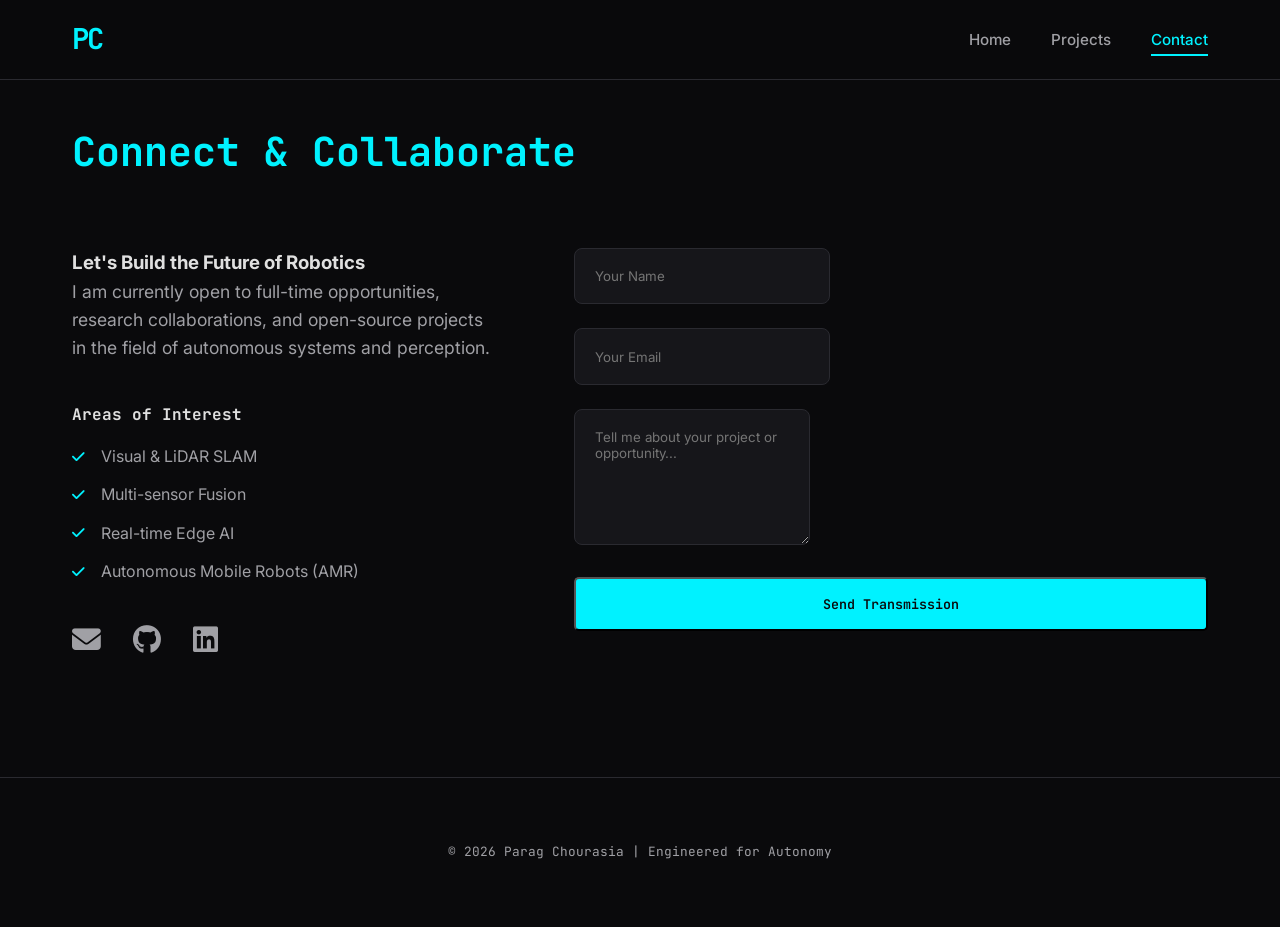
==== contact.html @ 3c4fb0d3 "Refactor to multi-page architecture: Home, Projects, and Contact" ====
<!DOCTYPE html>
<html lang="en">
<head>
    <meta charset="UTF-8">
    <meta name="viewport" content="width=device-width, initial-scale=1.0">
    <title>Contact | Parag Chourasia - Robotics Engineer</title>
    <link rel="stylesheet" href="styles.css">
    <link rel="preconnect" href="https://fonts.googleapis.com">
    <link rel="preconnect" href="https://fonts.gstatic.com" crossorigin>
    <link href="https://fonts.googleapis.com/css2?family=Inter:wght@400;600;700&family=JetBrains+Mono:wght@400;600&swap" rel="stylesheet">
    <link rel="stylesheet" href="https://cdnjs.cloudflare.com/ajax/libs/font-awesome/6.5.1/css/all.min.css">
</head>
<body class="dark-theme">
    <header>
        <nav class="container">
            <div class="logo">PC</div>
            <ul class="nav-links">
                <li><a href="index.html">Home</a></li>
                <li><a href="projects.html">Projects</a></li>
                <li><a href="contact.html" class="active">Contact</a></li>
            </ul>
            <div class="burger">
                <div class="line1"></div>
                <div class="line2"></div>
                <div class="line3"></div>
            </div>
        </nav>
    </header>

    <main>
        <!-- Layer 3: Contact & Collaboration -->
        <section id="contact" class="section contact-section">
            <div class="container">
                <h2 class="section-title">Connect & Collaborate</h2>
                
                <div class="contact-container">
                    <div class="contact-info">
                        <h3>Let's Build the Future of Robotics</h3>
                        <p>I am currently open to full-time opportunities, research collaborations, and open-source projects in the field of autonomous systems and perception.</p>
                        
                        <div class="collaboration-areas">
                            <h4>Areas of Interest</h4>
                            <ul>
                                <li><i class="fa-solid fa-check"></i> Visual & LiDAR SLAM</li>
                                <li><i class="fa-solid fa-check"></i> Multi-sensor Fusion</li>
                                <li><i class="fa-solid fa-check"></i> Real-time Edge AI</li>
                                <li><i class="fa-solid fa-check"></i> Autonomous Mobile Robots (AMR)</li>
                            </ul>
                        </div>

                        <div class="social-links">
                            <a href="mailto:paragchourasia@example.com" title="Email"><i class="fa-solid fa-envelope"></i></a>
                            <a href="https://github.com/ParagChourasia" target="_blank" title="GitHub"><i class="fa-brands fa-github"></i></a>
                            <a href="#" target="_blank" title="LinkedIn"><i class="fa-brands fa-linkedin"></i></a>
                        </div>
                    </div>

                    <form class="contact-form">
                        <div class="form-group">
                            <input type="text" placeholder="Your Name" required>
                        </div>
                        <div class="form-group">
                            <input type="email" placeholder="Your Email" required>
                        </div>
                        <div class="form-group">
                            <textarea placeholder="Tell me about your project or opportunity..." rows="6" required></textarea>
                        </div>
                        <button type="submit" class="btn primary">Send Transmission</button>
                    </form>
                </div>
            </div>
        </section>
    </main>

    <footer>
        <div class="container">
            <p>&copy; 2026 Parag Chourasia | Engineered for Autonomy</p>
        </div>
    </footer>

    <script src="script.js"></script>
</body>
</html>
---- styles.css ----
/* Global Styles & Variables */
:root {
    --primary-color: #00f2ff; /* Cyan/Robot Blue */
    --primary-dark: #0088cc;
    --bg-dark: #0a0a0c;
    --bg-card: #16161a;
    --text-main: #e0e0e0;
    --text-dim: #a0a0a5;
    --accent-color: #6d28d9; /* Deep Purple */
    --border-color: #2a2a30;
    --transition: all 0.4s cubic-bezier(0.16, 1, 0.3, 1);
    --font-main: 'Inter', sans-serif;
    --font-mono: 'JetBrains Mono', monospace;
}

* {
    margin: 0;
    padding: 0;
    box-sizing: border-box;
}

html {
    scroll-behavior: smooth;
}

body {
    font-family: var(--font-main);
    background-color: var(--bg-dark);
    color: var(--text-main);
    line-height: 1.6;
    overflow-x: hidden;
}

.container {
    max-width: 1200px;
    margin: 0 auto;
    padding: 0 2rem;
}

a {
    text-decoration: none;
    color: inherit;
    transition: var(--transition);
}

ul {
    list-style: none;
}

/* Header & Navigation */
header {
    height: 80px;
    background: rgba(10, 10, 12, 0.85);
    backdrop-filter: blur(10px);
    position: fixed;
    top: 0;
    width: 100%;
    z-index: 1000;
    border-bottom: 1px solid var(--border-color);
}

nav {
    height: 100%;
    display: flex;
    justify-content: space-between;
    align-items: center;
}

.logo {
    font-family: var(--font-mono);
    font-size: 1.8rem;
    font-weight: 700;
    color: var(--primary-color);
    letter-spacing: -2px;
}

.nav-links {
    display: flex;
    gap: 2.5rem;
}

.nav-links a {
    font-size: 0.95rem;
    font-weight: 500;
    color: var(--text-dim);
}

.nav-links a.active {
    color: var(--primary-color);
    border-bottom: 2px solid var(--primary-color);
    padding-bottom: 5px;
}

/* Detailed Home Elements */
.about-detailed {
    font-size: 1.1rem;
    color: var(--text-dim);
    margin-bottom: 2.5rem;
    max-width: 700px;
}

/* Detailed Project Elements */
.section-intro {
    text-align: center;
    color: var(--text-dim);
    margin-bottom: 3rem;
    font-size: 1.2rem;
}

.project-card.large {
    grid-column: 1 / -1;
    display: grid;
    grid-template-columns: 1fr 1.5fr;
}

.project-deep-dive {
    margin-bottom: 1.5rem;
}

.project-deep-dive h4 {
    color: var(--primary-color);
    font-size: 0.9rem;
    text-transform: uppercase;
    letter-spacing: 1px;
    margin-bottom: 0.5rem;
    margin-top: 1rem;
}

.project-deep-dive p {
    font-size: 0.95rem;
    color: var(--text-dim);
    line-height: 1.6;
}

/* Collaboration Areas */
.collaboration-areas {
    margin-bottom: 2.5rem;
}

.collaboration-areas h4 {
    font-family: var(--font-mono);
    margin-bottom: 1rem;
    color: var(--text-main);
}

.collaboration-areas ul {
    display: flex;
    flex-direction: column;
    gap: 0.8rem;
}

.collaboration-areas li {
    display: flex;
    align-items: center;
    gap: 1rem;
    color: var(--text-dim);
}

.collaboration-areas i {
    color: var(--primary-color);
    font-size: 0.9rem;
}

.form-group {
    width: 100%;
}

/* Mobile Adjustments for Large Cards */
@media (max-width: 968px) {
    .project-card.large {
        grid-template-columns: 1fr;
    }
}

.burger {
    display: none;
    cursor: pointer;
}

.burger div {
    width: 25px;
    height: 2px;
    background-color: var(--text-main);
    margin: 6px;
    transition: var(--transition);
}

/* Sections Common */
.section {
    padding: 120px 0;
}

.section-title {
    font-size: 2.5rem;
    margin-bottom: 4rem;
    font-family: var(--font-mono);
    text-align: left;
    color: var(--primary-color);
}

/* Layer 1: About / Hero */
.hero {
    min-height: 100vh;
    display: flex;
    align-items: center;
    background: radial-gradient(circle at 80% 20%, rgba(109, 40, 217, 0.08) 0%, transparent 40%),
                radial-gradient(circle at 20% 80%, rgba(0, 242, 255, 0.05) 0%, transparent 40%);
}

.hero-content {
    max-width: 800px;
}

.glitch {
    font-size: 4.5rem;
    font-weight: 800;
    margin-bottom: 0.5rem;
    letter-spacing: -2px;
    color: #fff;
    position: relative;
}

.tagline {
    font-family: var(--font-mono);
    font-size: 1.5rem;
    color: var(--primary-color);
    margin-bottom: 1.5rem;
}

.subtitle {
    font-size: 1.2rem;
    color: var(--text-dim);
    margin-bottom: 3rem;
    max-width: 600px;
}

.tech-stack h3 {
    font-family: var(--font-mono);
    font-size: 1rem;
    margin-bottom: 1.5rem;
    color: var(--text-main);
    text-transform: uppercase;
    letter-spacing: 2px;
}

.tech-grid {
    display: grid;
    grid-template-columns: repeat(auto-fill, minmax(100px, 1fr));
    gap: 1.5rem;
    margin-bottom: 3.5rem;
}

.tech-item {
    background: var(--bg-card);
    border: 1px solid var(--border-color);
    padding: 1rem;
    border-radius: 8px;
    display: flex;
    flex-direction: column;
    align-items: center;
    gap: 0.5rem;
    transition: var(--transition);
}

.tech-item i {
    font-size: 1.5rem;
    color: var(--primary-color);
}

.tech-item span {
    font-size: 0.75rem;
    font-family: var(--font-mono);
}

.tech-item:hover {
    border-color: var(--primary-color);
    transform: translateY(-5px);
    box-shadow: 0 10px 20px rgba(0, 242, 255, 0.1);
}

.hero-btns {
    display: flex;
    gap: 1.5rem;
}

.btn {
    padding: 1rem 2rem;
    border-radius: 5px;
    font-weight: 600;
    font-family: var(--font-mono);
    cursor: pointer;
}

.btn.primary {
    background-color: var(--primary-color);
    color: var(--bg-dark);
}

.btn.primary:hover {
    background-color: #fff;
    box-shadow: 0 0 20px rgba(0, 242, 255, 0.4);
}

.btn.secondary {
    border: 1px solid var(--border-color);
    color: var(--text-main);
}

.btn.secondary:hover {
    border-color: var(--primary-color);
    color: var(--primary-color);
}

/* Layer 2: Projects */
.projects-section {
    background-color: #0d0d10;
}

.project-grid {
    display: grid;
    grid-template-columns: repeat(auto-fit, minmax(350px, 1fr));
    gap: 2.5rem;
}

.project-card {
    background-color: var(--bg-card);
    border: 1px solid var(--border-color);
    border-radius: 12px;
    overflow: hidden;
    transition: var(--transition);
}

.project-visual {
    position: relative;
    height: 220px;
    background: #1c1c21;
    display: flex;
    align-items: center;
    justify-content: center;
}

.visual-overlay {
    position: absolute;
    top: 0;
    left: 0;
    width: 100%;
    height: 100%;
    background: rgba(0,0,0,0.4);
    display: flex;
    align-items: center;
    justify-content: center;
    opacity: 0;
    transition: var(--transition);
    z-index: 2;
}

.visual-overlay i {
    font-size: 3rem;
    color: var(--primary-color);
}

.project-card:hover .visual-overlay {
    opacity: 1;
}

.img-placeholder {
    width: 100%;
    height: 100%;
    display: flex;
    align-items: center;
    justify-content: center;
    background: linear-gradient(45deg, #16161a 25%, #1c1c21 25%, #1c1c21 50%, #16161a 50%, #16161a 75%, #1c1c21 75%, #1c1c21 100%);
    background-size: 40px 40px;
    color: var(--text-dim);
    font-family: var(--font-mono);
    font-size: 0.8rem;
}

.project-info {
    padding: 2rem;
}

.project-info h3 {
    font-size: 1.4rem;
    margin-bottom: 0.75rem;
    color: #fff;
}

.project-description {
    color: var(--text-dim);
    font-size: 0.95rem;
    margin-bottom: 1.5rem;
    height: 4.5rem;
    overflow: hidden;
}

.project-tags {
    display: flex;
    flex-wrap: wrap;
    gap: 0.6rem;
    margin-bottom: 1.5rem;
}

.project-tags span {
    background: rgba(0, 242, 255, 0.05);
    color: var(--primary-color);
    padding: 0.3rem 0.8rem;
    border-radius: 4px;
    font-size: 0.75rem;
    font-family: var(--font-mono);
    border: 1px solid rgba(0, 242, 255, 0.1);
}

.project-links {
    display: flex;
    gap: 1.5rem;
}

.project-links a {
    font-size: 0.9rem;
    color: var(--text-main);
    display: flex;
    align-items: center;
    gap: 0.5rem;
}

.project-links a:hover {
    color: var(--primary-color);
}

.project-card:hover {
    transform: translateY(-10px);
    border-color: var(--primary-color);
}

/* Layer 3: Contact */
.contact-container {
    display: grid;
    grid-template-columns: 1fr 1.5fr;
    gap: 5rem;
}

.contact-info p {
    font-size: 1.1rem;
    color: var(--text-dim);
    margin-bottom: 2.5rem;
}

.social-links {
    display: flex;
    gap: 2rem;
}

.social-links i {
    font-size: 1.8rem;
    color: var(--text-dim);
}

.social-links i:hover {
    color: var(--primary-color);
}

.contact-form {
    display: flex;
    flex-direction: column;
    gap: 1.5rem;
}

.contact-form input, 
.contact-form textarea {
    background: var(--bg-card);
    border: 1px solid var(--border-color);
    padding: 1.2rem;
    border-radius: 8px;
    color: var(--text-main);
    font-family: var(--font-main);
}

.contact-form input:focus, 
.contact-form textarea:focus {
    outline: none;
    border-color: var(--primary-color);
}

/* Footer */
footer {
    padding: 4rem 0;
    border-top: 1px solid var(--border-color);
    text-align: center;
    background-color: var(--bg-dark);
}

footer p {
    font-family: var(--font-mono);
    color: var(--text-dim);
    font-size: 0.8rem;
}

/* Mobile Responsive */
@media (max-width: 968px) {
    .contact-container {
        grid-template-columns: 1fr;
        gap: 3rem;
    }
}

@media (max-width: 768px) {
    .glitch {
        font-size: 3rem;
    }
    
    .nav-links {
        display: none;
    }
    
    .burger {
        display: block;
    }
    
    .hero-btns {
        flex-direction: column;
    }
}
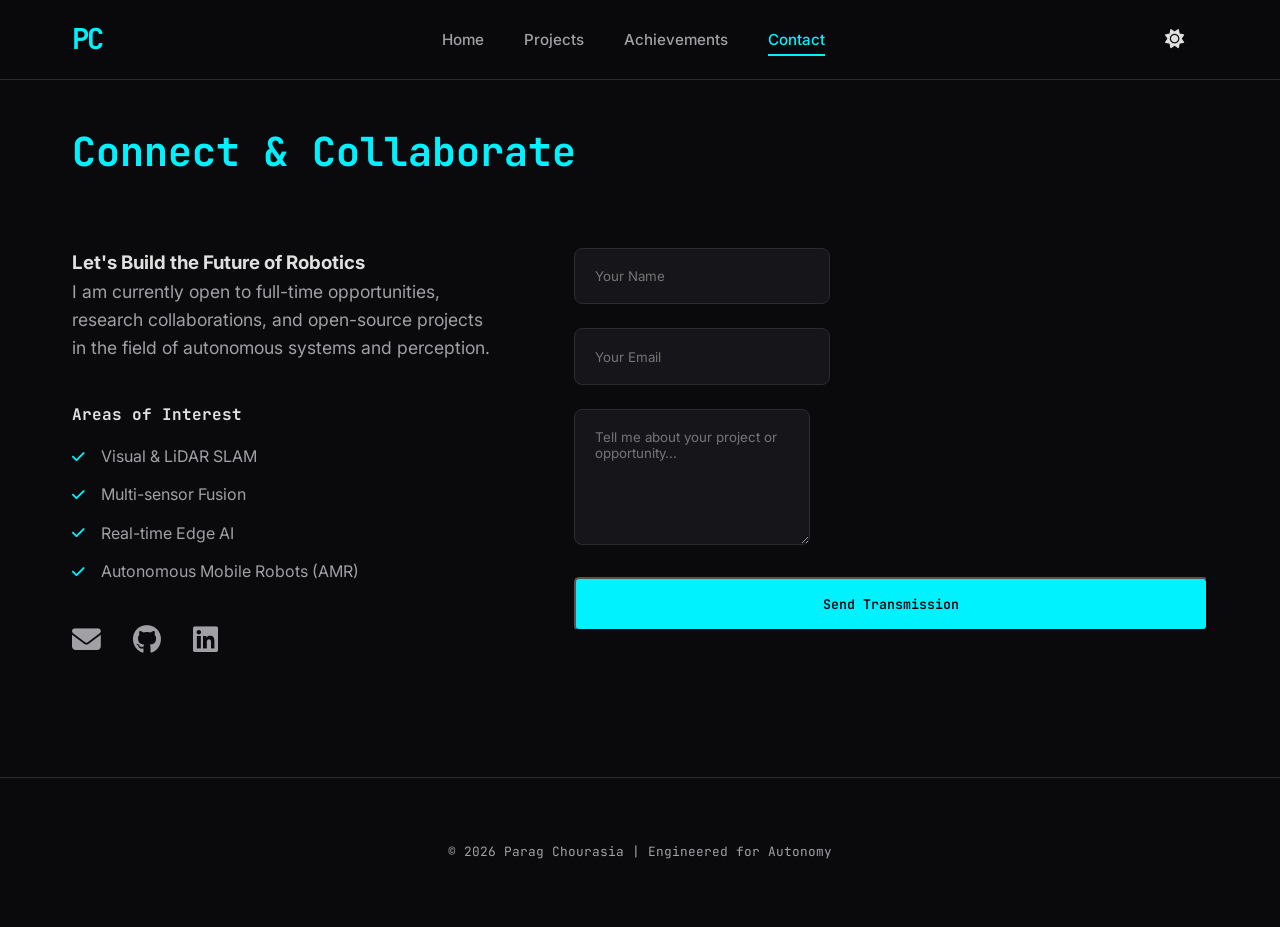
==== commit 9cacba21: "Major portfolio update: integrate hand.mp4, achievements section, and UI enhancements (excluding lar" ====
--- a/contact.html
+++ b/contact.html
@@ -17,12 +17,19 @@
             <ul class="nav-links">
                 <li><a href="index.html">Home</a></li>
                 <li><a href="projects.html">Projects</a></li>
+                <li><a href="achievements.html">Achievements</a></li>
                 <li><a href="contact.html" class="active">Contact</a></li>
             </ul>
-            <div class="burger">
-                <div class="line1"></div>
-                <div class="line2"></div>
-                <div class="line3"></div>
+            <div class="nav-actions">
+                <button class="theme-toggle" aria-label="Toggle Theme">
+                    <i class="fa-solid fa-moon"></i>
+                    <i class="fa-solid fa-sun"></i>
+                </button>
+                <div class="burger">
+                    <div class="line1"></div>
+                    <div class="line2"></div>
+                    <div class="line3"></div>
+                </div>
             </div>
         </nav>
     </header>
@@ -51,7 +58,7 @@
                         <div class="social-links">
                             <a href="mailto:paragchourasia@example.com" title="Email"><i class="fa-solid fa-envelope"></i></a>
                             <a href="https://github.com/ParagChourasia" target="_blank" title="GitHub"><i class="fa-brands fa-github"></i></a>
-                            <a href="#" target="_blank" title="LinkedIn"><i class="fa-brands fa-linkedin"></i></a>
+                            <a href="https://www.linkedin.com/in/parag-chourasia-204a26201" target="_blank" title="LinkedIn"><i class="fa-brands fa-linkedin"></i></a>
                         </div>
                     </div>
 
--- a/styles.css
+++ b/styles.css
@@ -8,9 +8,24 @@
     --text-dim: #a0a0a5;
     --accent-color: #6d28d9; /* Deep Purple */
     --border-color: #2a2a30;
+    --header-bg: rgba(10, 10, 12, 0.85);
+    --header-bg-scroll: rgba(10, 10, 12, 0.95);
     --transition: all 0.4s cubic-bezier(0.16, 1, 0.3, 1);
     --font-main: 'Inter', sans-serif;
     --font-mono: 'JetBrains Mono', monospace;
+}
+
+.light-theme {
+    --bg-dark: #f0f2f5;
+    --bg-card: #ffffff;
+    --text-main: #1a1a1a;
+    --text-dim: #4a4a4a;
+    --border-color: #d1d5db;
+    --primary-color: #0077cc;
+    --primary-dark: #005fa3;
+    --accent-color: #4f46e5;
+    --header-bg: rgba(240, 242, 245, 0.85);
+    --header-bg-scroll: rgba(240, 242, 245, 0.95);
 }
 
 * {
@@ -29,6 +44,18 @@
     color: var(--text-main);
     line-height: 1.6;
     overflow-x: hidden;
+    animation: fadeIn 0.5s ease-in-out;
+}
+
+@keyframes fadeIn {
+    from { opacity: 0; }
+    to { opacity: 1; }
+}
+
+.page-transition-out {
+    opacity: 0 !important;
+    transform: translateY(-20px);
+    transition: opacity 0.5s ease-in-out, transform 0.5s ease-in-out;
 }
 
 .container {
@@ -50,7 +77,7 @@
 /* Header & Navigation */
 header {
     height: 80px;
-    background: rgba(10, 10, 12, 0.85);
+    background: var(--header-bg);
     backdrop-filter: blur(10px);
     position: fixed;
     top: 0;
@@ -66,6 +93,37 @@
     align-items: center;
 }
 
+.nav-actions {
+    display: flex;
+    align-items: center;
+}
+
+.theme-toggle {
+    background: none;
+    border: none;
+    color: var(--text-main);
+    cursor: pointer;
+    font-size: 1.2rem;
+    margin-right: 1.5rem;
+    transition: var(--transition);
+    display: flex;
+    align-items: center;
+    justify-content: center;
+}
+
+.theme-toggle:hover {
+    color: var(--primary-color);
+    transform: rotate(15deg);
+}
+
+.dark-theme .fa-moon {
+    display: none;
+}
+
+.light-theme .fa-sun {
+    display: none;
+}
+
 .logo {
     font-family: var(--font-mono);
     font-size: 1.8rem;
@@ -110,7 +168,7 @@
 .project-card.large {
     grid-column: 1 / -1;
     display: grid;
-    grid-template-columns: 1fr 1.5fr;
+    grid-template-columns: 1fr 1fr;
 }
 
 .project-deep-dive {
@@ -165,6 +223,28 @@
     width: 100%;
 }
 
+/* Projects CTA */
+.all-projects-cta {
+    margin-top: 5rem;
+    text-align: center;
+    padding: 3rem;
+    background: var(--bg-card);
+    border: 1px dashed var(--border-color);
+    border-radius: 12px;
+}
+
+.all-projects-cta p {
+    margin-bottom: 1.5rem;
+    color: var(--text-dim);
+    font-family: var(--font-mono);
+}
+
+.all-projects-cta .btn {
+    display: inline-flex;
+    align-items: center;
+    gap: 0.8rem;
+}
+
 /* Mobile Adjustments for Large Cards */
 @media (max-width: 968px) {
     .project-card.large {
@@ -203,11 +283,139 @@
     min-height: 100vh;
     display: flex;
     align-items: center;
-    background: radial-gradient(circle at 80% 20%, rgba(109, 40, 217, 0.08) 0%, transparent 40%),
-                radial-gradient(circle at 20% 80%, rgba(0, 242, 255, 0.05) 0%, transparent 40%);
+    position: relative;
+    overflow: hidden;
+}
+
+.hero-background {
+    position: absolute;
+    top: 0;
+    left: 0;
+    width: 100%;
+    height: 100%;
+    z-index: -1;
+}
+
+/* Robotic Arm Background */
+.robotic-arm-container {
+    position: absolute;
+    top: 0;
+    left: 0;
+    width: 100%;
+    height: 100%;
+    z-index: -1;
+    overflow: hidden;
+    pointer-events: none; /* Let clicks pass through to content */
+}
+
+#robot-arm-svg {
+    width: 100%;
+    height: 100%;
+    opacity: 0.15; /* Subtle background presence */
+    filter: drop-shadow(0 0 5px var(--primary-color));
+}
+
+.arm-link {
+    stroke: var(--primary-color);
+    stroke-width: 8;
+    stroke-linecap: round;
+    opacity: 0.6;
+}
+
+.arm-joint {
+    fill: var(--bg-dark);
+    stroke: var(--primary-color);
+    stroke-width: 3;
+}
+
+.arm-base {
+    fill: var(--bg-card);
+    stroke: var(--primary-color);
+    stroke-width: 4;
+}
+
+.gripper-part {
+    fill: none;
+    stroke: var(--primary-color);
+    stroke-width: 6;
+    stroke-linecap: round;
+    stroke-linejoin: round;
+}
+
+.hero::after {
+    content: '';
+    position: absolute;
+    top: 0;
+    left: 0;
+    width: 100%;
+    height: 100%;
+    background: linear-gradient(0deg, var(--bg-dark) 0%, transparent 100%);
+    z-index: -1;
+}
+
+.hero-main {
+    display: flex;
+    align-items: center;
+    justify-content: space-between;
+    gap: 4rem;
+    position: relative;
+    z-index: 1;
+}
+
+.hero-image {
+    flex: 1;
+    display: flex;
+    justify-content: flex-end;
+}
+
+.image-frame {
+    position: relative;
+    width: 380px;
+    height: 480px;
+    border-radius: 24px;
+    padding: 10px;
+    background: linear-gradient(135deg, var(--primary-color), var(--accent-color));
+    box-shadow: 0 20px 50px rgba(0, 0, 0, 0.5);
+    transition: var(--transition);
+}
+
+.image-frame img {
+    width: 100%;
+    height: 100%;
+    object-fit: cover;
+    object-position: center 20%; /* Adjusted to focus on the face/upper body */
+    border-radius: 18px;
+    filter: grayscale(0.2) contrast(1.1);
+    transition: var(--transition);
+}
+
+.image-frame::after {
+    content: '';
+    position: absolute;
+    inset: -15px;
+    border: 2px solid var(--primary-color);
+    border-radius: 30px;
+    opacity: 0.3;
+    z-index: -1;
+    transition: var(--transition);
+}
+
+.image-frame:hover {
+    transform: translateY(-15px) scale(1.02);
+    box-shadow: 0 30px 60px rgba(0, 242, 255, 0.2);
+}
+
+.image-frame:hover img {
+    filter: grayscale(0) contrast(1);
+}
+
+.image-frame:hover::after {
+    inset: -25px;
+    opacity: 0.6;
 }
 
 .hero-content {
+    flex: 1.5;
     max-width: 800px;
 }
 
@@ -278,6 +486,110 @@
     box-shadow: 0 10px 20px rgba(0, 242, 255, 0.1);
 }
 
+/* Mission Section */
+.mission-section {
+    position: relative;
+    padding: 150px 0;
+    background-image: url('https://images.unsplash.com/photo-1518770660439-4636190af475?q=80&w=2070&auto=format&fit=crop');
+    background-attachment: fixed;
+    background-position: center;
+    background-repeat: no-repeat;
+    background-size: cover;
+    display: flex;
+    align-items: center;
+    justify-content: center;
+    text-align: center;
+}
+
+.mission-section::before {
+    content: '';
+    position: absolute;
+    top: 0;
+    left: 0;
+    width: 100%;
+    height: 100%;
+    background: rgba(10, 10, 12, 0.8);
+}
+
+.mission-content {
+    position: relative;
+    z-index: 1;
+    max-width: 800px;
+}
+
+.mission-content h2 {
+    font-size: 3rem;
+    color: var(--primary-color);
+    margin-bottom: 2rem;
+    font-family: var(--font-mono);
+}
+
+.mission-content p {
+    font-size: 1.4rem;
+    color: var(--text-main);
+    font-style: italic;
+    line-height: 1.8;
+}
+
+/* Visual Gallery Grid */
+.visual-gallery {
+    padding: 100px 0;
+    background: var(--bg-dark);
+}
+
+.gallery-grid {
+    display: grid;
+    grid-template-columns: repeat(auto-fill, minmax(300px, 1fr));
+    gap: 1.5rem;
+}
+
+.gallery-item {
+    position: relative;
+    border-radius: 12px;
+    overflow: hidden;
+    height: 300px;
+    border: 1px solid var(--border-color);
+    transition: var(--transition);
+}
+
+.gallery-item img,
+.gallery-item video {
+    width: 100%;
+    height: 100%;
+    object-fit: cover;
+    background: #000;
+    filter: brightness(0.7) grayscale(0.3);
+    transition: var(--transition);
+}
+
+.gallery-item:hover {
+    border-color: var(--primary-color);
+    transform: scale(1.02);
+}
+
+.gallery-item:hover img,
+.gallery-item:hover video {
+    filter: brightness(1) grayscale(0);
+}
+
+.gallery-overlay {
+    position: absolute;
+    bottom: 0;
+    left: 0;
+    width: 100%;
+    padding: 1.5rem;
+    background: linear-gradient(transparent, rgba(0,0,0,0.8));
+    color: #fff;
+    font-family: var(--font-mono);
+    font-size: 0.9rem;
+    opacity: 0;
+    transition: var(--transition);
+}
+
+.gallery-item:hover .gallery-overlay {
+    opacity: 1;
+}
+
 .hero-btns {
     display: flex;
     gap: 1.5rem;
@@ -332,11 +644,32 @@
 
 .project-visual {
     position: relative;
-    height: 220px;
+    height: 100%;
+    min-height: 250px;
     background: #1c1c21;
     display: flex;
     align-items: center;
     justify-content: center;
+}
+
+.video-container {
+    position: relative;
+    width: 100%;
+    height: 0;
+    padding-bottom: 56.25%; /* 16:9 Aspect Ratio */
+    overflow: hidden;
+}
+
+.video-container iframe,
+.video-container video,
+.video-container .project-img {
+    position: absolute;
+    top: 0;
+    left: 0;
+    width: 100%;
+    height: 100%;
+    border: 0;
+    object-fit: cover;
 }
 
 .visual-overlay {
@@ -482,6 +815,289 @@
     border-color: var(--primary-color);
 }
 
+/* Achievement Page Styles */
+.achievement-card {
+    background: var(--bg-card);
+    border: 1px solid var(--border-color);
+    border-radius: 16px;
+    padding: 3rem;
+    display: grid;
+    grid-template-columns: 1.5fr 1fr;
+    gap: 3rem;
+    margin-bottom: 4rem;
+    transition: var(--transition);
+}
+
+.achievement-card:hover {
+    border-color: var(--primary-color);
+    transform: translateY(-5px);
+}
+
+.achievement-badge {
+    display: inline-block;
+    background: rgba(0, 242, 255, 0.1);
+    color: var(--primary-color);
+    padding: 0.5rem 1rem;
+    border-radius: 50px;
+    font-size: 0.8rem;
+    font-family: var(--font-mono);
+    margin-bottom: 1.5rem;
+}
+
+.achievement-content h3 {
+    font-size: 2rem;
+    margin-bottom: 0.5rem;
+    color: #fff;
+}
+
+.org-name {
+    color: var(--text-dim);
+    font-family: var(--font-mono);
+    margin-bottom: 2rem;
+    display: flex;
+    align-items: center;
+    gap: 0.8rem;
+}
+
+.detail-block {
+    margin-bottom: 2rem;
+}
+
+.detail-block h4 {
+    color: var(--primary-color);
+    font-size: 0.9rem;
+    text-transform: uppercase;
+    letter-spacing: 1px;
+    margin-bottom: 0.8rem;
+}
+
+.status-tracker {
+    margin: 1.5rem 0;
+    display: flex;
+    flex-direction: column;
+    gap: 1rem;
+}
+
+.status-step {
+    padding-left: 2rem;
+    position: relative;
+    color: var(--text-dim);
+    font-size: 0.9rem;
+}
+
+.status-step::before {
+    content: '';
+    position: absolute;
+    left: 0;
+    top: 50%;
+    transform: translateY(-50%);
+    width: 12px;
+    height: 12px;
+    border-radius: 50%;
+    border: 2px solid var(--border-color);
+}
+
+.status-step.completed {
+    color: var(--text-main);
+}
+
+.status-step.completed::before {
+    background: var(--primary-color);
+    border-color: var(--primary-color);
+}
+
+.status-step.active {
+    color: var(--primary-color);
+    font-weight: 600;
+}
+
+.status-step.active::before {
+    background: transparent;
+    border-color: var(--primary-color);
+    box-shadow: 0 0 10px var(--primary-color);
+}
+
+.achievement-visual-placeholder {
+    background: #1c1c21;
+    border-radius: 12px;
+    display: flex;
+    align-items: center;
+    justify-content: center;
+    border: 1px dashed var(--border-color);
+    min-height: 300px;
+}
+
+.placeholder-content {
+    text-align: center;
+    color: var(--text-dim);
+}
+
+.placeholder-content i {
+    font-size: 3rem;
+    display: block;
+    margin-bottom: 1rem;
+}
+
+@media (max-width: 968px) {
+    .achievement-card {
+        grid-template-columns: 1fr;
+        padding: 2rem;
+    }
+}
+
+/* Achievement Grid Creative */
+.achievement-grid-creative {
+    display: grid;
+    grid-template-columns: repeat(12, 1fr);
+    gap: 2rem;
+}
+
+.achievement-card-detailed {
+    background: var(--bg-card);
+    border: 1px solid var(--border-color);
+    border-radius: 16px;
+    overflow: hidden;
+    grid-column: span 6;
+    transition: var(--transition);
+}
+
+.achievement-card-detailed.featured {
+    grid-column: span 12;
+    display: grid;
+    grid-template-columns: 1fr 1fr;
+    min-height: 450px;
+}
+
+.card-visual {
+    position: relative;
+    overflow: hidden;
+}
+
+.image-split {
+    display: grid;
+    grid-template-columns: 1fr 1fr;
+    height: 100%;
+    gap: 2px;
+}
+
+.card-visual img {
+    width: 100%;
+    height: 100%;
+    object-fit: cover;
+    transition: var(--transition);
+}
+
+.visual-overlay-tech {
+    position: absolute;
+    top: 20px;
+    right: 20px;
+    background: rgba(10, 10, 12, 0.8);
+    backdrop-filter: blur(5px);
+    padding: 0.5rem 1rem;
+    border-radius: 4px;
+    border: 1px solid var(--primary-color);
+}
+
+.tech-tag {
+    font-family: var(--font-mono);
+    font-size: 0.7rem;
+    color: var(--primary-color);
+    letter-spacing: 1px;
+}
+
+.card-content {
+    padding: 2.5rem;
+    display: flex;
+    flex-direction: column;
+    justify-content: center;
+}
+
+.category-tag {
+    display: inline-block;
+    color: var(--primary-color);
+    font-family: var(--font-mono);
+    font-size: 0.75rem;
+    text-transform: uppercase;
+    margin-bottom: 1rem;
+    letter-spacing: 2px;
+}
+
+.achievement-card-detailed h3 {
+    font-size: 1.8rem;
+    margin-bottom: 0.5rem;
+    color: #fff;
+}
+
+.achievement-card-detailed .org {
+    color: var(--text-dim);
+    font-size: 0.9rem;
+    margin-bottom: 1.5rem;
+}
+
+.achievement-card-detailed .org i {
+    color: var(--primary-color);
+    margin-right: 0.5rem;
+}
+
+.content-body p {
+    color: var(--text-dim);
+    line-height: 1.7;
+    margin-bottom: 2rem;
+}
+
+.project-milestones {
+    display: flex;
+    flex-direction: column;
+    gap: 1rem;
+}
+
+.milestone {
+    display: flex;
+    align-items: center;
+    gap: 1rem;
+    font-size: 0.85rem;
+    color: var(--text-dim);
+}
+
+.milestone i {
+    font-size: 1rem;
+}
+
+.milestone.completed {
+    color: var(--text-main);
+}
+
+.milestone.completed i {
+    color: #4ade80;
+}
+
+.milestone.active {
+    color: var(--primary-color);
+    font-weight: 600;
+}
+
+.achievement-card-detailed:hover {
+    transform: translateY(-10px);
+    border-color: var(--primary-color);
+    box-shadow: 0 20px 40px rgba(0, 242, 255, 0.1);
+}
+
+.achievement-card-detailed:hover .card-visual img {
+    transform: scale(1.05);
+}
+
+@media (max-width: 968px) {
+    .achievement-card-detailed,
+    .achievement-card-detailed.featured {
+        grid-column: span 12;
+        grid-template-columns: 1fr;
+    }
+    
+    .card-visual {
+        height: 250px;
+    }
+}
+
 /* Footer */
 footer {
     padding: 4rem 0;
@@ -502,6 +1118,30 @@
         grid-template-columns: 1fr;
         gap: 3rem;
     }
+    
+    .hero-main {
+        flex-direction: column-reverse;
+        text-align: center;
+        gap: 3rem;
+        padding-top: 40px;
+    }
+    
+    .hero-image {
+        justify-content: center;
+    }
+    
+    .image-frame {
+        width: 300px;
+        height: 380px;
+    }
+    
+    .hero-content {
+        max-width: 100%;
+    }
+    
+    .tech-grid {
+        justify-content: center;
+    }
 }
 
 @media (max-width: 768px) {
